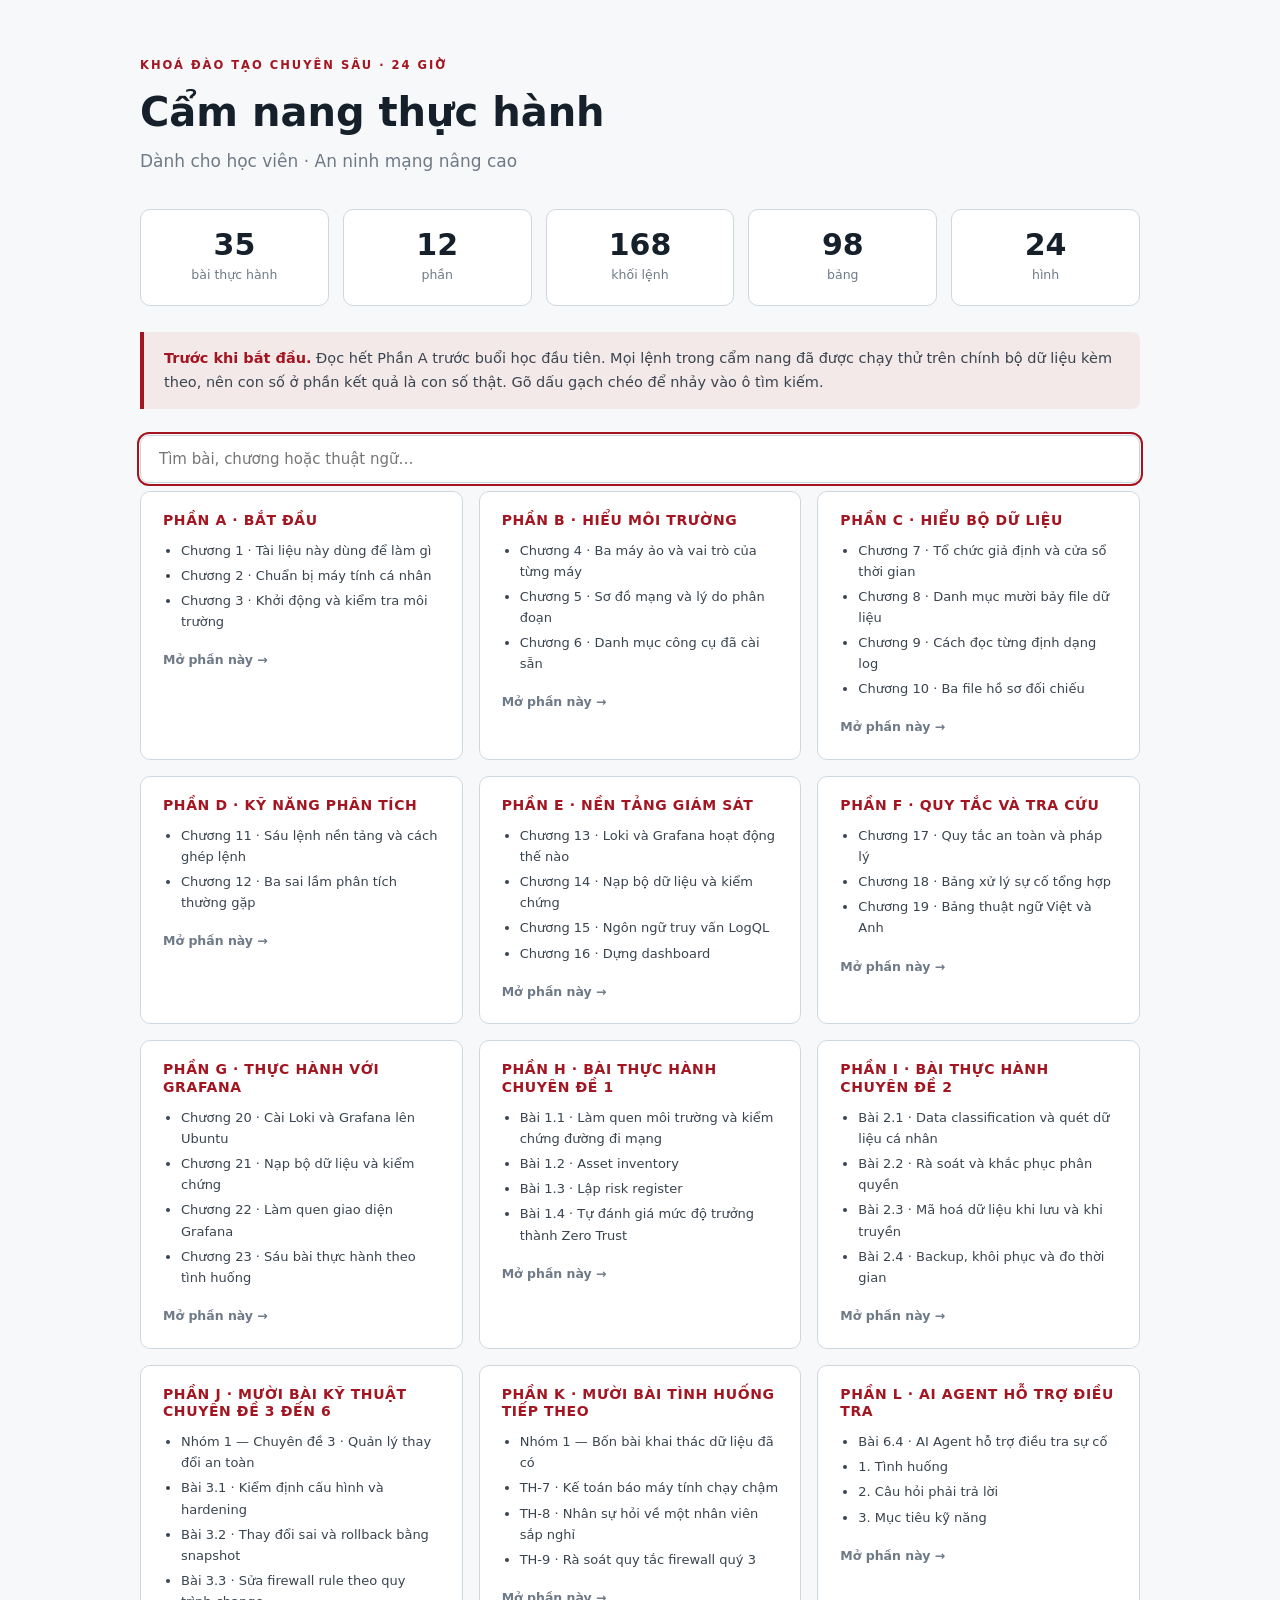
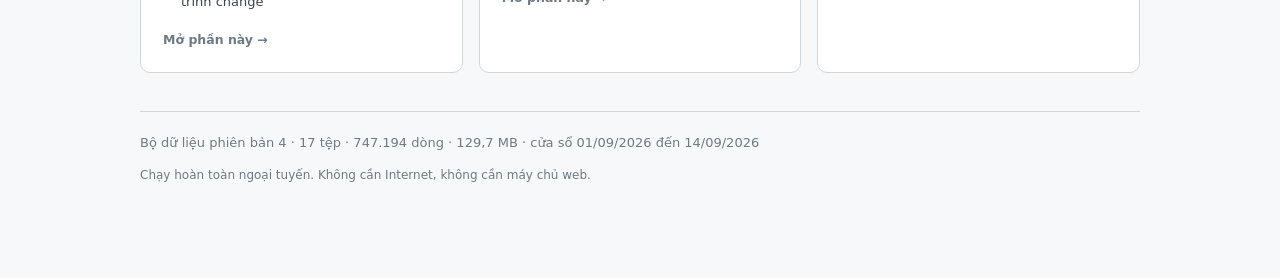
==== index.html @ f8bf1f4e "Add files via upload" ====
<!DOCTYPE html>
<html lang="vi">
<head>
<meta charset="utf-8">
<meta name="viewport" content="width=device-width, initial-scale=1">
<title>Cẩm nang thực hành</title>
<link rel="stylesheet" href="assets/css/cam-nang.css">
</head>
<body class="trang-chu">
<main id="bia">
  <header>
    <div class="nhan">KHOÁ ĐÀO TẠO CHUYÊN SÂU · 24 GIỜ</div>
    <h1>Cẩm nang thực hành</h1>
    <p class="pd">Dành cho học viên · An ninh mạng nâng cao</p>
  </header>

  <section class="so-lieu">
    <div><b>35</b><span>bài thực hành</span></div>
    <div><b>12</b><span>phần</span></div>
    <div><b>168</b><span>khối lệnh</span></div>
    <div><b>98</b><span>bảng</span></div>
    <div><b>24</b><span>hình</span></div>
  </section>

  <div class="luu-y">
    <b>Trước khi bắt đầu.</b> Đọc hết Phần A trước buổi học đầu tiên.
    Mọi lệnh trong cẩm nang đã được chạy thử trên chính bộ dữ liệu kèm theo,
    nên con số ở phần kết quả là con số thật. Gõ dấu gạch chéo để nhảy vào ô tìm kiếm.
  </div>

  <input id="o-tim-bia" type="search" placeholder="Tìm bài, chương hoặc thuật ngữ…" autocomplete="off">
  <div id="kq-tim-bia"></div>

  <section class="luoi"><a class="the" href="phan/01-phan-a.html"><h3>PHẦN A · BẮT ĐẦU</h3><ul><li>Chương 1 · Tài liệu này dùng để làm gì</li><li>Chương 2 · Chuẩn bị máy tính cá nhân</li><li>Chương 3 · Khởi động và kiểm tra môi trường</li></ul><span class="xem">Mở phần này →</span></a><a class="the" href="phan/02-phan-b.html"><h3>PHẦN B · HIỂU MÔI TRƯỜNG</h3><ul><li>Chương 4 · Ba máy ảo và vai trò của từng máy</li><li>Chương 5 · Sơ đồ mạng và lý do phân đoạn</li><li>Chương 6 · Danh mục công cụ đã cài sẵn</li></ul><span class="xem">Mở phần này →</span></a><a class="the" href="phan/03-phan-c.html"><h3>PHẦN C · HIỂU BỘ DỮ LIỆU</h3><ul><li>Chương 7 · Tổ chức giả định và cửa sổ thời gian</li><li>Chương 8 · Danh mục mười bảy file dữ liệu</li><li>Chương 9 · Cách đọc từng định dạng log</li><li>Chương 10 · Ba file hồ sơ đối chiếu</li></ul><span class="xem">Mở phần này →</span></a><a class="the" href="phan/04-phan-d.html"><h3>PHẦN D · KỸ NĂNG PHÂN TÍCH</h3><ul><li>Chương 11 · Sáu lệnh nền tảng và cách ghép lệnh</li><li>Chương 12 · Ba sai lầm phân tích thường gặp</li></ul><span class="xem">Mở phần này →</span></a><a class="the" href="phan/05-phan-e.html"><h3>PHẦN E · NỀN TẢNG GIÁM SÁT</h3><ul><li>Chương 13 · Loki và Grafana hoạt động thế nào</li><li>Chương 14 · Nạp bộ dữ liệu và kiểm chứng</li><li>Chương 15 · Ngôn ngữ truy vấn LogQL</li><li>Chương 16 · Dựng dashboard</li></ul><span class="xem">Mở phần này →</span></a><a class="the" href="phan/06-phan-f.html"><h3>PHẦN F · QUY TẮC VÀ TRA CỨU</h3><ul><li>Chương 17 · Quy tắc an toàn và pháp lý</li><li>Chương 18 · Bảng xử lý sự cố tổng hợp</li><li>Chương 19 · Bảng thuật ngữ Việt và Anh</li></ul><span class="xem">Mở phần này →</span></a><a class="the" href="phan/07-phan-g.html"><h3>PHẦN G · THỰC HÀNH VỚI GRAFANA</h3><ul><li>Chương 20 · Cài Loki và Grafana lên Ubuntu</li><li>Chương 21 · Nạp bộ dữ liệu và kiểm chứng</li><li>Chương 22 · Làm quen giao diện Grafana</li><li>Chương 23 · Sáu bài thực hành theo tình huống</li></ul><span class="xem">Mở phần này →</span></a><a class="the" href="phan/08-phan-h.html"><h3>PHẦN H · BÀI THỰC HÀNH CHUYÊN ĐỀ 1</h3><ul><li>Bài 1.1 · Làm quen môi trường và kiểm chứng đường đi mạng</li><li>Bài 1.2 · Asset inventory</li><li>Bài 1.3 · Lập risk register</li><li>Bài 1.4 · Tự đánh giá mức độ trưởng thành Zero Trust</li></ul><span class="xem">Mở phần này →</span></a><a class="the" href="phan/09-phan-i.html"><h3>PHẦN I · BÀI THỰC HÀNH CHUYÊN ĐỀ 2</h3><ul><li>Bài 2.1 · Data classification và quét dữ liệu cá nhân</li><li>Bài 2.2 · Rà soát và khắc phục phân quyền</li><li>Bài 2.3 · Mã hoá dữ liệu khi lưu và khi truyền</li><li>Bài 2.4 · Backup, khôi phục và đo thời gian</li></ul><span class="xem">Mở phần này →</span></a><a class="the" href="phan/10-phan-j.html"><h3>PHẦN J · MƯỜI BÀI KỸ THUẬT CHUYÊN ĐỀ 3 ĐẾN 6</h3><ul><li>Nhóm 1 — Chuyên đề 3 · Quản lý thay đổi an toàn</li><li>Bài 3.1 · Kiểm định cấu hình và hardening</li><li>Bài 3.2 · Thay đổi sai và rollback bằng snapshot</li><li>Bài 3.3 · Sửa firewall rule theo quy trình change</li></ul><span class="xem">Mở phần này →</span></a><a class="the" href="phan/11-phan-k.html"><h3>PHẦN K · MƯỜI BÀI TÌNH HUỐNG TIẾP THEO</h3><ul><li>Nhóm 1 — Bốn bài khai thác dữ liệu đã có</li><li>TH-7 · Kế toán báo máy tính chạy chậm</li><li>TH-8 · Nhân sự hỏi về một nhân viên sắp nghỉ</li><li>TH-9 · Rà soát quy tắc firewall quý 3</li></ul><span class="xem">Mở phần này →</span></a><a class="the" href="phan/12-phan-l.html"><h3>PHẦN L · AI AGENT HỖ TRỢ ĐIỀU TRA</h3><ul><li>Bài 6.4 · AI Agent hỗ trợ điều tra sự cố</li><li>1. Tình huống</li><li>2. Câu hỏi phải trả lời</li><li>3. Mục tiêu kỹ năng</li></ul><span class="xem">Mở phần này →</span></a></section>

  <footer>
    <p>Bộ dữ liệu phiên bản 4 · 17 tệp · 747.194 dòng · 129,7 MB · cửa sổ 01/09/2026 đến 14/09/2026</p>
    <p class="nho">Chạy hoàn toàn ngoại tuyến. Không cần Internet, không cần máy chủ web.</p>
  </footer>
</main>
<script src="assets/js/chi-muc.js"></script>
<script src="assets/js/cam-nang.js"></script>
</body>
</html>
---- assets/css/cam-nang.css ----
/* ==========================================================================
   cam-nang.css — Cẩm nang thực hành An ninh mạng nâng cao
   Chạy hoàn toàn ngoại tuyến. Không nhập phông chữ từ bên ngoài.
   ========================================================================== */

:root{
  --ink:#16202A; --crimson:#A31621; --control:#15604E; --amber:#9A6B00;
  --body:#39444F; --muted:#6E7A87; --panel:#EEF1F4; --line:#CFD7DE;
  --paper:#FFFFFF; --ma-nen:#F2F4F6; --rong-canh:312px;
  --font:'Segoe UI',system-ui,-apple-system,'Helvetica Neue',sans-serif;
  --mono:'Cascadia Code',Consolas,'SF Mono','DejaVu Sans Mono',monospace;
}
*{box-sizing:border-box}
html{scroll-behavior:smooth}
body{
  margin:0; background:var(--paper); color:var(--body);
  font:16px/1.62 var(--font); -webkit-font-smoothing:antialiased;
}

/* ── thanh bên ───────────────────────────────────────────────────────── */
#canh{
  position:fixed; inset:0 auto 0 0; width:var(--rong-canh);
  background:var(--ink); color:#C3CCD5; display:flex; flex-direction:column;
  z-index:40; transition:transform .26s cubic-bezier(.22,1,.36,1);
}
#canh header{padding:18px 20px 13px; border-bottom:1px solid #2A3440}
#canh .ve-dau{
  display:block; color:#fff; font-size:15px; font-weight:700;
  text-decoration:none; letter-spacing:.2px;
}
#canh .ve-dau:hover{color:#E8756F}
#canh .phu{margin-top:5px; font-size:11.5px; color:#7E8B99}
#o-tim{
  margin:12px 16px 8px; padding:9px 12px; width:calc(100% - 32px);
  background:#222C38; border:1px solid #354251; border-radius:6px;
  color:#fff; font-size:13.5px; font-family:inherit;
}
#o-tim::placeholder{color:#6B7887}
#o-tim:focus{outline:2px solid var(--crimson); outline-offset:1px}
#o-tim.trong-rong{border-color:var(--crimson); animation:lac .3s}
@keyframes lac{0%,100%{transform:none}25%{transform:translateX(-4px)}75%{transform:translateX(4px)}}

#kq-tim{margin:0 10px; max-height:44vh; overflow-y:auto}
#kq-tim:empty{display:none}
#kq-tim a{
  display:block; padding:8px 10px; border-radius:5px; text-decoration:none;
  color:#C3CCD5; font-size:12.6px; line-height:1.4; border-left:2px solid transparent;
}
#kq-tim a:hover{background:#222C38; color:#fff; border-left-color:var(--crimson)}
#kq-tim .kq-phan{display:block; font-size:10.5px; color:#7E8B99; margin-top:2px}
#kq-tim mark{background:#4A2020; color:#FFD9D6; padding:0 2px; border-radius:2px}

#ml{overflow-y:auto; padding:4px 10px 26px; flex:1; scrollbar-width:thin}
#ml a{
  display:block; padding:6px 10px; border-radius:5px; text-decoration:none;
  color:#B9C3CD; font-size:13.2px; line-height:1.38; position:relative;
  transition:background .18s, color .18s, padding-left .18s;
}
#ml a:hover{background:#222C38; color:#fff; padding-left:14px}
#ml a.ml-phan{
  margin-top:13px; font-weight:700; font-size:11.4px; letter-spacing:1.1px;
  color:#E8756F; text-transform:uppercase;
}
#ml a.ml-phan.dang-xem{background:var(--crimson); color:#fff}
#ml a.ml-chuong.cap3{padding-left:22px; font-size:12.4px; color:#93A0AC}
#ml a.dang-xem{padding-left:14px}
#ml a.ml-chuong.dang-xem{background:#26313D; color:#fff}
#ml a.ml-chuong.dang-xem::before{
  content:""; position:absolute; left:3px; top:50%; transform:translateY(-50%);
  width:3px; height:60%; background:var(--crimson); border-radius:2px;
}

/* ── nội dung ────────────────────────────────────────────────────────── */
#than{margin-left:var(--rong-canh); padding:40px 56px 90px; max-width:1020px}
h1,h2,h3,h4{color:var(--ink); line-height:1.28; font-weight:700}
h1{
  font-size:27px; margin:0 0 24px; padding-bottom:11px;
  border-bottom:3px solid var(--line); position:relative; scroll-margin-top:20px;
}
h1::after{
  content:""; position:absolute; left:0; bottom:-3px; height:3px; width:0;
  background:var(--crimson); transition:width .7s cubic-bezier(.22,1,.36,1);
}
h1.vao::after{width:100%}
h2{font-size:21.5px; margin:46px 0 14px; scroll-margin-top:20px}
h3{font-size:17px; margin:30px 0 10px; scroll-margin-top:20px}
h4{font-size:15px; margin:22px 0 8px; color:var(--crimson)}
a.neo{
  margin-left:8px; color:var(--line); text-decoration:none; font-weight:400;
  opacity:0; transition:opacity .15s;
}
h1:hover a.neo, h2:hover a.neo, h3:hover a.neo{opacity:1}
a.neo:hover{color:var(--crimson)}
p{margin:0 0 13px}
ul,ol{margin:0 0 14px; padding-left:24px}
li{margin-bottom:6px}
strong{color:var(--ink)}
code{
  background:var(--ma-nen); padding:2px 6px; border-radius:4px;
  font:13.2px/1.5 var(--mono); color:#8A1220;
}

/* khối lệnh */
pre{
  position:relative; background:var(--ma-nen); border-left:4px solid var(--ink);
  border-radius:0 7px 7px 0; padding:16px 54px 16px 18px; margin:0 0 18px;
  overflow-x:auto; transition:border-color .2s, box-shadow .2s;
}
pre:hover{border-left-color:var(--crimson); box-shadow:0 2px 14px rgba(22,32,42,.07)}
pre code{background:none; padding:0; color:#16202A; font-size:13.2px; line-height:1.62}
.nut-chep{
  position:absolute; top:9px; right:9px; padding:4px 10px;
  background:#fff; border:1px solid var(--line); border-radius:5px;
  font:11.5px/1 var(--font); color:var(--muted); cursor:pointer;
  opacity:0; transform:translateY(-2px);
  transition:opacity .15s, transform .15s, background .15s, color .15s;
}
pre:hover .nut-chep{opacity:1; transform:none}
.nut-chep:hover{border-color:var(--ink); color:var(--ink)}
.nut-chep:active{transform:scale(.94)}
.nut-chep.xong{background:var(--control); border-color:var(--control); color:#fff;
  opacity:1; animation:bat-len .32s ease}
@keyframes bat-len{0%{transform:scale(.9)}55%{transform:scale(1.07)}100%{transform:scale(1)}}

/* bảng */
table{border-collapse:collapse; width:100%; margin:0 0 20px; font-size:14.2px}
th{background:var(--ink); color:#fff; text-align:left; font-weight:600;
  padding:10px 12px; font-size:13.4px}
td{padding:9px 12px; border-bottom:1px solid var(--line); vertical-align:top}
tbody tr{transition:background .15s}
tbody tr:nth-child(even){background:#FAFBFC}
tbody tr:hover{background:var(--panel)}

/* khối trích dẫn */
blockquote{
  margin:0 0 20px; padding:15px 20px; background:var(--panel);
  border-left:4px solid var(--muted); border-radius:0 7px 7px 0;
  transition:transform .2s, box-shadow .2s;
}
blockquote:hover{transform:translateX(3px); box-shadow:0 2px 12px rgba(22,32,42,.06)}
blockquote p{margin:0 0 9px}
blockquote p:last-child{margin:0}
blockquote p:first-child strong{
  display:block; font-size:11.6px; letter-spacing:1.1px; text-transform:uppercase;
  color:var(--muted); margin-bottom:7px;
}
blockquote.ghi-nho{background:#F3E9E9; border-left-color:var(--crimson)}
blockquote.ghi-nho p:first-child strong{color:var(--crimson)}
blockquote.canh-bao{background:#FBF1EC; border-left-color:var(--amber)}
blockquote.canh-bao p:first-child strong{color:var(--amber)}

/* hình */
figure.so-do{margin:26px 0 28px; text-align:center}
figure.so-do img{
  max-width:100%; height:auto; border:1px solid var(--line); border-radius:8px;
  cursor:zoom-in; transition:transform .3s ease, box-shadow .3s ease;
}
figure.so-do:hover img{transform:scale(1.012); box-shadow:0 6px 26px rgba(22,32,42,.10)}
figcaption{margin-top:9px; font-size:12.8px; color:var(--muted); font-style:italic}

#lop-phu{
  position:fixed; inset:0; background:rgba(16,24,32,.93); z-index:90;
  display:none; align-items:center; justify-content:center; padding:32px;
  animation:mo-dan .22s ease; cursor:zoom-out;
}
#lop-phu.mo{display:flex}
#lop-phu img{max-width:97vw; max-height:93vh; background:#fff;
  border-radius:10px; padding:10px}
@keyframes mo-dan{from{opacity:0}to{opacity:1}}

hr{border:none; border-top:1px solid var(--line); margin:34px 0}

/* điều hướng giữa các phần */
nav.dieu-huong{
  display:flex; justify-content:space-between; gap:16px;
  margin-top:56px; padding-top:24px; border-top:1px solid var(--line);
}
nav.dieu-huong .dh{
  flex:1; padding:14px 18px; border:1px solid var(--line); border-radius:8px;
  text-decoration:none; color:var(--ink); font-size:13.5px; font-weight:600;
  transition:border-color .18s, box-shadow .18s, transform .18s;
}
nav.dieu-huong .dh:hover{border-color:var(--crimson); transform:translateY(-2px);
  box-shadow:0 4px 16px rgba(22,32,42,.08)}
nav.dieu-huong .truoc::before{content:"← Phần trước"; display:block;
  font-size:11px; color:var(--muted); font-weight:400; margin-bottom:4px}
nav.dieu-huong .sau{text-align:right}
nav.dieu-huong .sau::before{content:"Phần tiếp theo →"; display:block;
  font-size:11px; color:var(--muted); font-weight:400; margin-bottom:4px}
nav.dieu-huong .trong{flex:1}

/* thanh tiến độ và nút */
#tien-do{
  position:fixed; top:0; left:var(--rong-canh); right:0; height:3px;
  background:linear-gradient(90deg,var(--crimson),#D4524A); width:0;
  z-index:70; transition:width .08s linear;
}
#len{
  position:fixed; right:26px; bottom:26px; width:42px; height:42px;
  background:var(--ink); color:#fff; border:none; border-radius:50%;
  font-size:17px; cursor:pointer; opacity:0; pointer-events:none;
  transition:opacity .2s, transform .2s; z-index:50;
}
#len.hien{opacity:.88; pointer-events:auto}
#len:hover{opacity:1; transform:translateY(-3px)}
#nut-canh{
  position:fixed; top:14px; left:14px; z-index:60; display:none;
  width:42px; height:42px; background:var(--ink); color:#fff;
  border:none; border-radius:8px; font-size:19px; cursor:pointer;
}

/* hiệu ứng hiện dần */
.hien-dan{opacity:0; transform:translateY(16px);
  transition:opacity .5s ease, transform .5s ease}
.hien-dan.vao{opacity:1; transform:none}

/* ══════════════════════ TRANG CHỦ ══════════════════════════════════════ */
body.trang-chu{background:#F7F8FA}
#bia{max-width:1080px; margin:0 auto; padding:56px 40px 80px}
#bia header{margin-bottom:34px}
#bia .nhan{font-size:11.5px; letter-spacing:2px; font-weight:700; color:var(--crimson)}
#bia h1{font-size:40px; margin:12px 0 10px; border:none; padding:0}
#bia h1::after{display:none}
#bia .pd{font-size:17px; color:var(--muted); margin:0}

.so-lieu{display:flex; gap:14px; flex-wrap:wrap; margin-bottom:26px}
.so-lieu div{
  flex:1; min-width:128px; background:#fff; border:1px solid var(--line);
  border-radius:10px; padding:18px 20px; text-align:center;
}
.so-lieu b{display:block; font-size:30px; color:var(--ink); line-height:1.1}
.so-lieu span{font-size:12.5px; color:var(--muted)}

.luu-y{
  background:#F3E9E9; border-left:4px solid var(--crimson);
  border-radius:0 8px 8px 0; padding:15px 20px; margin-bottom:26px; font-size:14.5px;
}
.luu-y b{color:var(--crimson)}

#o-tim-bia{
  width:100%; padding:14px 18px; font-size:15px; font-family:inherit;
  border:1px solid var(--line); border-radius:9px; background:#fff; margin-bottom:8px;
}
#o-tim-bia:focus{outline:2px solid var(--crimson); outline-offset:1px}
#kq-tim-bia{margin-bottom:22px}
#kq-tim-bia:empty{display:none}
#kq-tim-bia a{
  display:block; background:#fff; border:1px solid var(--line);
  border-radius:7px; padding:11px 15px; margin-bottom:7px;
  text-decoration:none; color:var(--ink); font-size:14px;
}
#kq-tim-bia a:hover{border-color:var(--crimson)}
#kq-tim-bia .kq-phan{display:block; font-size:11.5px; color:var(--muted); margin-top:3px}
#kq-tim-bia mark{background:#F3E0DF; padding:0 2px; border-radius:2px}

.luoi{display:grid; grid-template-columns:repeat(auto-fill,minmax(268px,1fr)); gap:16px}
.the{
  display:block; background:#fff; border:1px solid var(--line); border-radius:10px;
  padding:20px 22px; text-decoration:none; color:var(--body);
  transition:border-color .18s, transform .18s, box-shadow .18s;
}
.the:hover{border-color:var(--crimson); transform:translateY(-3px);
  box-shadow:0 8px 24px rgba(22,32,42,.09)}
.the h3{margin:0 0 10px; font-size:14px; color:var(--crimson);
  letter-spacing:.6px; text-transform:uppercase}
.the ul{margin:0 0 14px; padding-left:18px; font-size:13px}
.the li{margin-bottom:4px; color:var(--body)}
.the .xem{font-size:12.5px; color:var(--muted); font-weight:600}
.the:hover .xem{color:var(--crimson)}

#bia footer{margin-top:38px; padding-top:20px; border-top:1px solid var(--line);
  font-size:13px; color:var(--muted)}
#bia footer .nho{font-size:12px; margin-top:6px}

/* ── màn hình hẹp ────────────────────────────────────────────────────── */
@media (max-width:1060px){
  :root{--rong-canh:0px}
  #canh{transform:translateX(-312px); width:312px}
  #canh.mo{transform:none; box-shadow:0 0 40px rgba(0,0,0,.35)}
  #nut-canh{display:block}
  #than{margin-left:0; padding:70px 22px 80px}
  #tien-do{left:0}
  #bia{padding:36px 20px 60px}
  #bia h1{font-size:30px}
}

/* ── tôn trọng thiết lập giảm chuyển động ────────────────────────────── */
@media (prefers-reduced-motion: reduce){
  *,*::before,*::after{
    animation-duration:.001ms !important; animation-iteration-count:1 !important;
    transition-duration:.001ms !important; scroll-behavior:auto !important;
  }
  .hien-dan{opacity:1; transform:none}
  h1::after{width:100%}
}

/* ── in ra giấy ──────────────────────────────────────────────────────── */
@media print{
  #canh,#len,#nut-canh,#tien-do,#lop-phu,.nut-chep,nav.dieu-huong,a.neo{display:none !important}
  #than{margin:0; padding:0; max-width:none}
  body{font-size:10.5pt}
  pre,table,blockquote,figure{page-break-inside:avoid}
  h2{page-break-after:avoid}
  .hien-dan{opacity:1 !important; transform:none !important}
}

/* ── dải cảnh báo cho bản lưu hành nội bộ ────────────────────────────── */
#canh-bao-tren{
  position:fixed; top:0; left:0; right:0; z-index:80; height:30px;
  background:repeating-linear-gradient(45deg,#A31621,#A31621 14px,#8A1220 14px,#8A1220 28px);
  color:#fff; font:600 12px/30px var(--font); letter-spacing:1.4px;
  text-align:center; text-transform:uppercase;
}
body.co-canh-bao #canh{top:30px}
body.co-canh-bao #tien-do{top:30px}
body.co-canh-bao #than{padding-top:66px}
body.co-canh-bao #nut-canh{top:42px}
body.trang-chu.co-canh-bao #bia{padding-top:76px}
@media print{ #canh-bao-tren{position:static; height:auto} }

/* ══════════════ BIỂU MẪU LÀM BÀI ══════════════════════════════════════ */
.bm{
  margin:28px 0 32px; padding:20px 22px; background:#F7F9FB;
  border:1px solid var(--line); border-left:4px solid var(--control);
  border-radius:0 9px 9px 0;
}
.bm-dau{display:flex; justify-content:space-between; align-items:flex-start;
  gap:16px; flex-wrap:wrap; margin-bottom:10px}
.bm h4{margin:0; font-size:15px; color:var(--control)}
.bm-mota{font-size:13px; color:var(--muted); margin:0 0 14px}
.bm-nut{display:flex; gap:7px; flex-wrap:wrap}
.bm-nut button{
  padding:6px 12px; font:12.5px/1 var(--font); border-radius:6px; cursor:pointer;
  background:#fff; border:1px solid var(--line); color:var(--body);
  transition:border-color .15s, color .15s, background .15s;
}
.bm-nut button:hover{border-color:var(--control); color:var(--control)}
.bm-nut .bm-word:hover,.bm-nut .bm-pdf:hover{border-color:var(--ink); color:var(--ink)}
.bm-nut .bm-xoa:hover{border-color:var(--crimson); color:var(--crimson)}
.bm-nut button.xong{background:var(--control); border-color:var(--control); color:#fff}

.bm-cuon{overflow-x:auto}
table.bm-bang{border-collapse:collapse; width:100%; font-size:13px; background:#fff}
table.bm-bang th{background:var(--ink); color:#fff; padding:8px 9px;
  font-size:12px; font-weight:600; text-align:left}
table.bm-bang td{border:1px solid var(--line); padding:4px 5px; vertical-align:top}
table.bm-bang td.stt{width:32px; text-align:center; color:var(--muted);
  background:var(--panel); font-size:11.5px; padding-top:9px}
table.bm-bang td.bm-ma{background:var(--panel); font-weight:600;
  color:var(--ink); padding:8px 9px; font-size:12.5px}
table.bm-bang textarea, table.bm-bang input, table.bm-bang select{
  width:100%; border:none; background:transparent; font:13px/1.45 var(--font);
  color:var(--ink); resize:vertical; padding:4px 5px;
}
table.bm-bang textarea:focus, table.bm-bang input:focus, table.bm-bang select:focus{
  outline:2px solid var(--control); outline-offset:-1px; background:#F4F9F6; border-radius:3px;
}
table.bm-bang td.bm-tinh{text-align:center; font-weight:700; padding-top:9px;
  background:var(--panel); color:var(--muted)}
table.bm-bang td.bm-tinh.bat-buoc{background:#F3E0DF; color:var(--crimson)}
table.bm-bang td.bm-tinh.ke-hoach{background:#FBF1E6; color:var(--amber)}
table.bm-bang td.bm-tinh.chap-nhan{background:#E4EFE9; color:var(--control)}
.bm-them{margin-top:10px; padding:6px 14px; font:12.5px/1 var(--font);
  background:#fff; border:1px dashed var(--line); border-radius:6px;
  color:var(--muted); cursor:pointer}
.bm-them:hover{border-color:var(--control); color:var(--control)}
.bm-tong{margin-top:12px; font-size:13px; color:var(--body)}
.bm-tong:empty{display:none}
.bm-tong b{color:var(--ink)}
.bm-tong .cb{color:var(--crimson); font-weight:600}

.bm-luoi td.mucs{text-align:center; width:96px}
.bm-luoi td.ten-hang{width:210px; background:var(--panel)}
.bm-luoi td.ten-hang b{display:block; color:var(--ink); font-size:13px}
.bm-luoi td.ten-hang span{display:block; font-size:11px; color:var(--muted); margin-top:2px}
.bm-luoi input[type=radio]{width:16px; height:16px; accent-color:var(--control); cursor:pointer}
.bm-luoi th.mucs{text-align:center}

@media print{
  .bm{background:#fff; border-left-width:2px; break-inside:avoid}
  .bm-nut,.bm-them{display:none !important}
  table.bm-bang textarea,table.bm-bang input,table.bm-bang select{border:none}
}
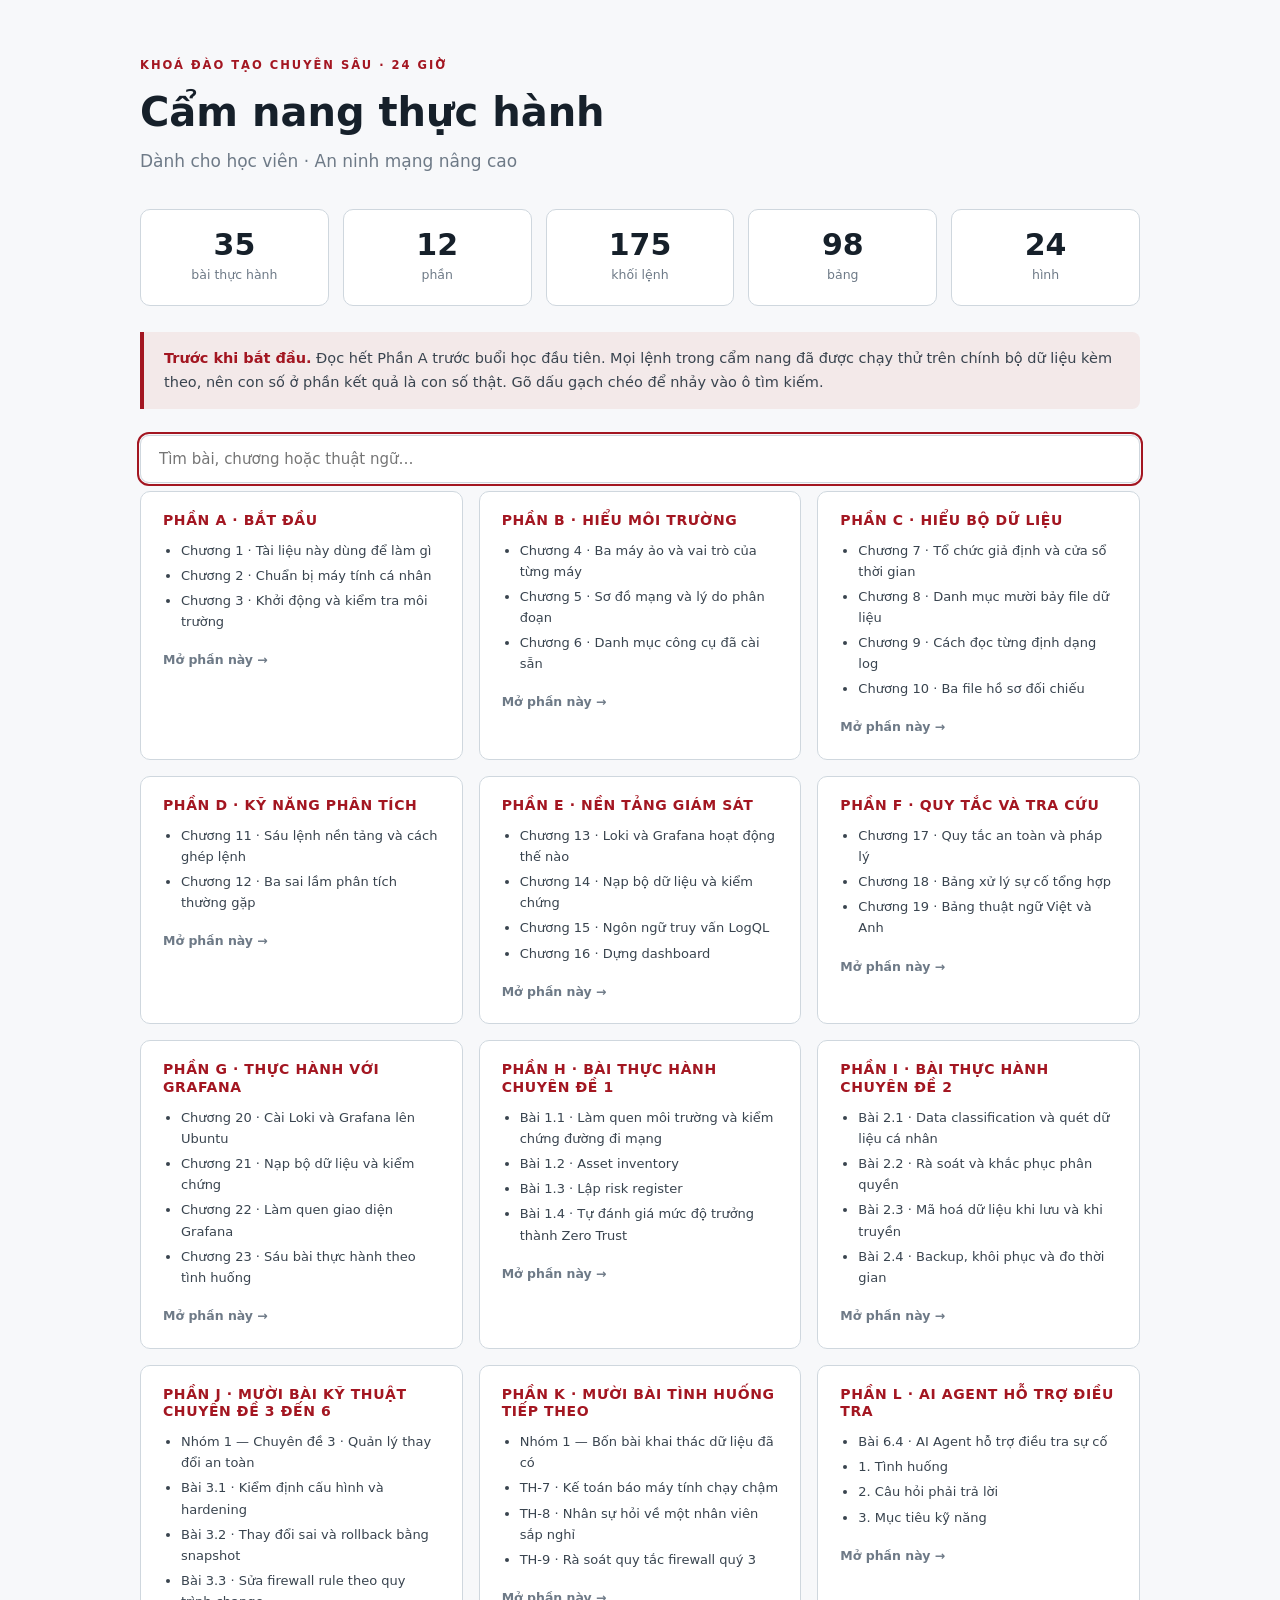
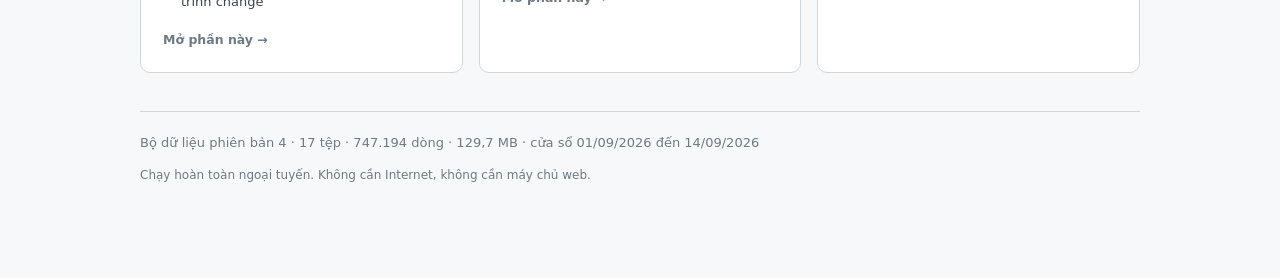
==== commit d640ad9c: "Add files via upload" ====
--- a/index.html
+++ b/index.html
@@ -17,7 +17,7 @@
   <section class="so-lieu">
     <div><b>35</b><span>bài thực hành</span></div>
     <div><b>12</b><span>phần</span></div>
-    <div><b>168</b><span>khối lệnh</span></div>
+    <div><b>175</b><span>khối lệnh</span></div>
     <div><b>98</b><span>bảng</span></div>
     <div><b>24</b><span>hình</span></div>
   </section>
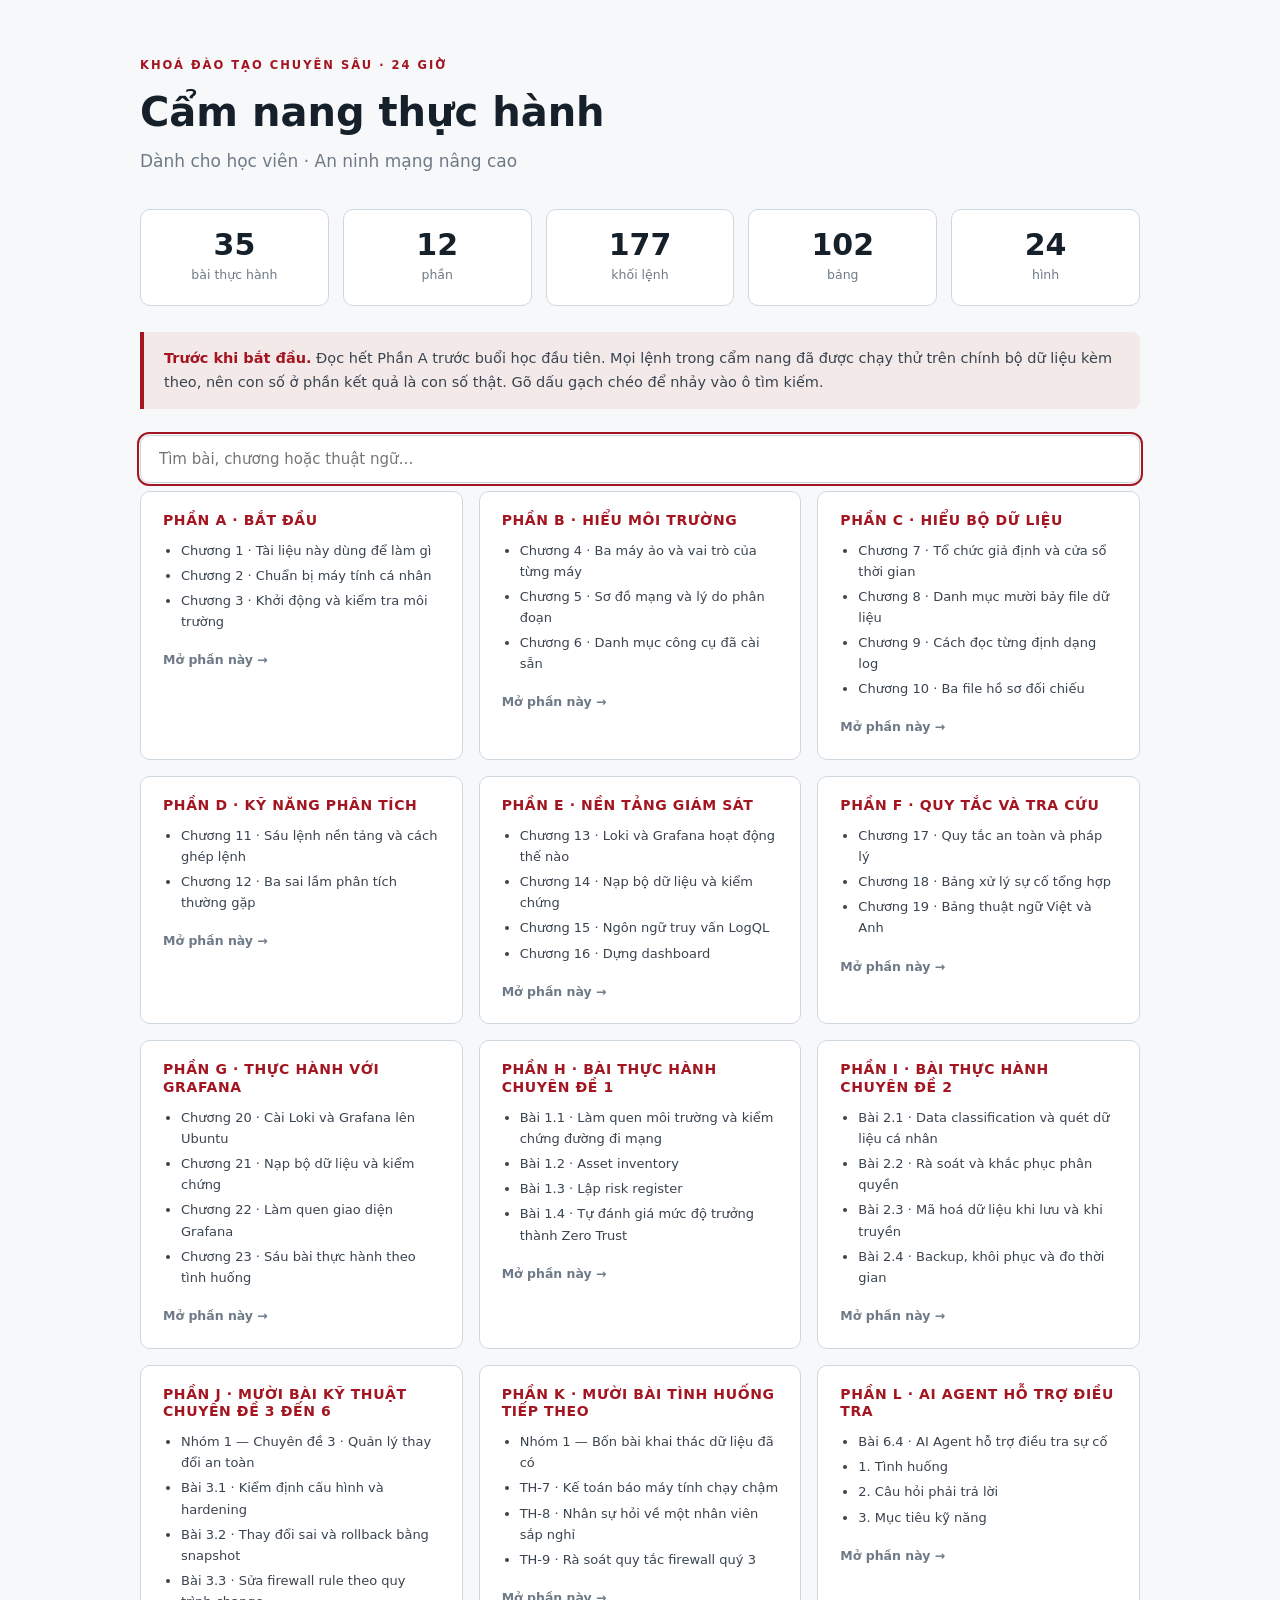
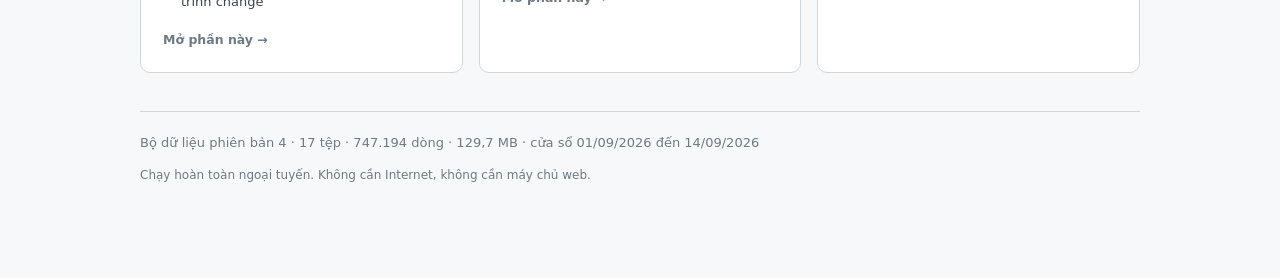
==== commit 3b8af2da: "Add files via upload" ====
--- a/index.html
+++ b/index.html
@@ -17,8 +17,8 @@
   <section class="so-lieu">
     <div><b>35</b><span>bài thực hành</span></div>
     <div><b>12</b><span>phần</span></div>
-    <div><b>175</b><span>khối lệnh</span></div>
-    <div><b>98</b><span>bảng</span></div>
+    <div><b>177</b><span>khối lệnh</span></div>
+    <div><b>102</b><span>bảng</span></div>
     <div><b>24</b><span>hình</span></div>
   </section>
 
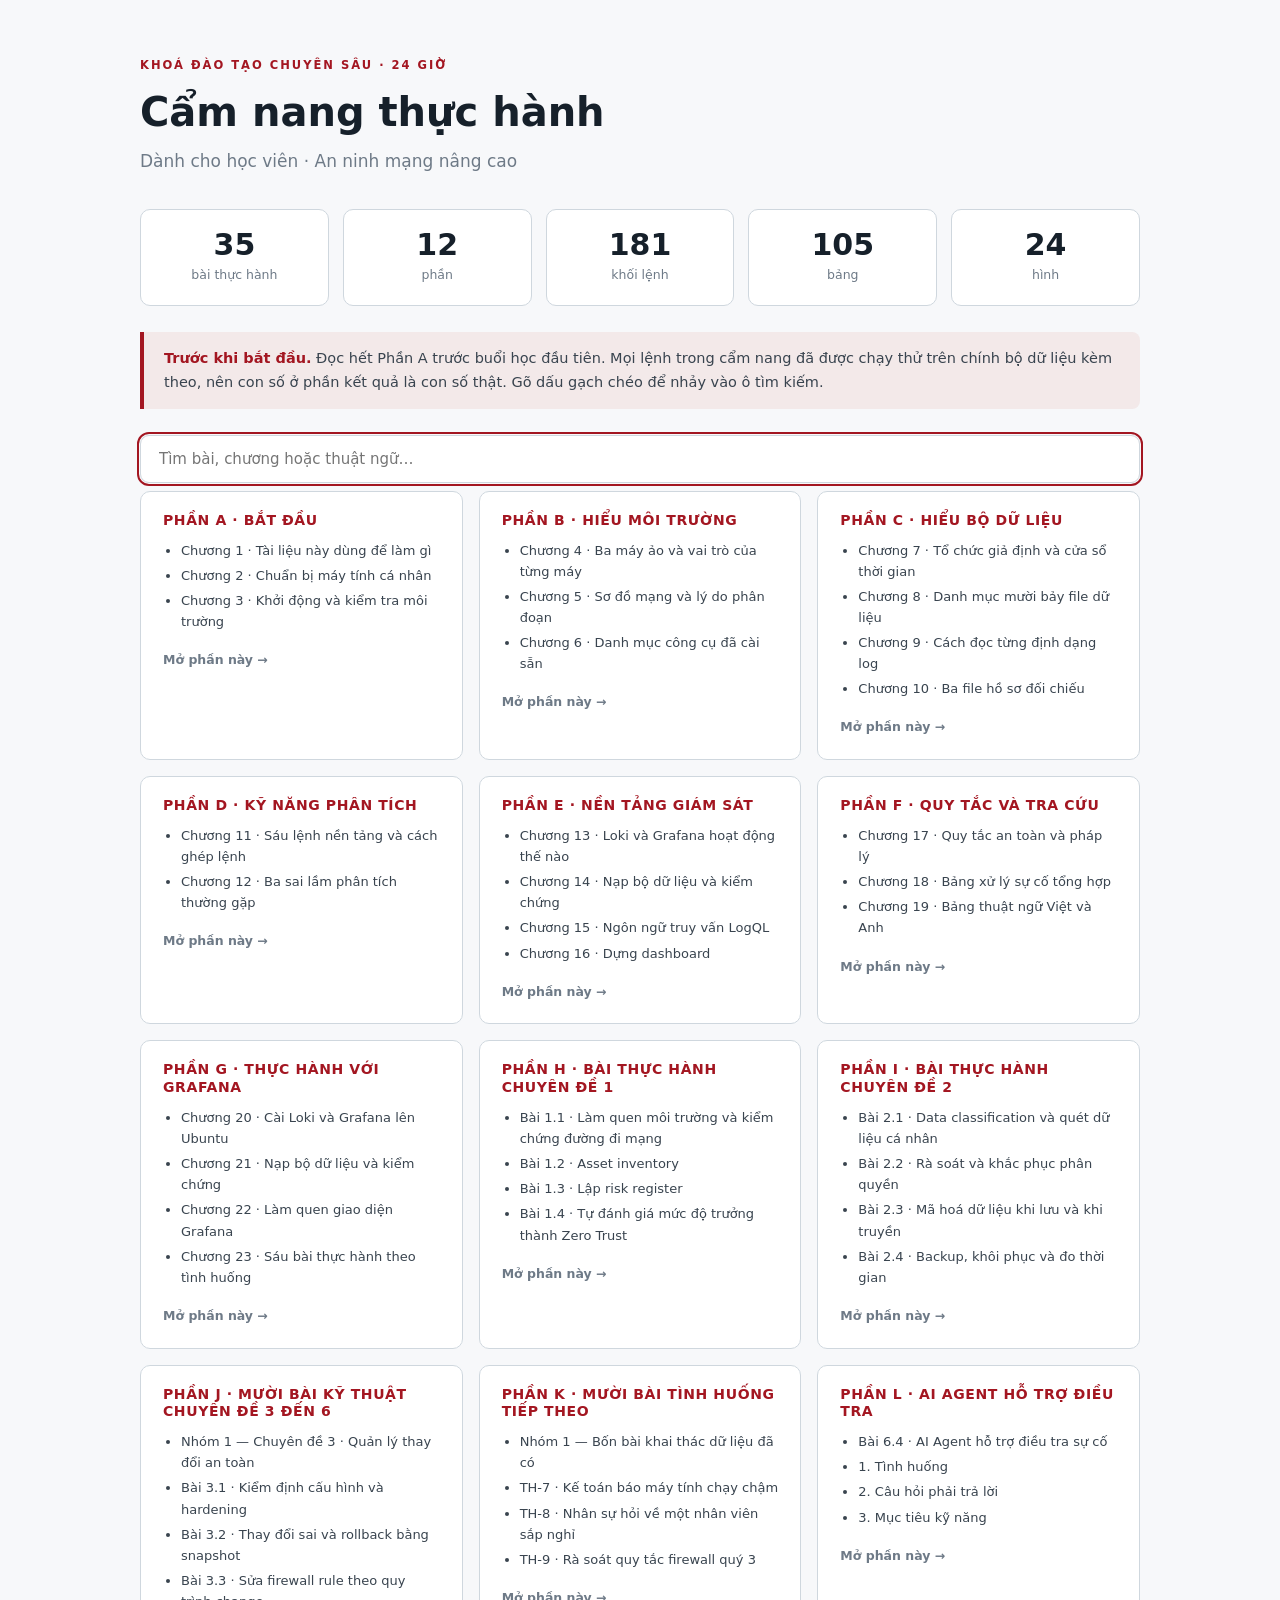
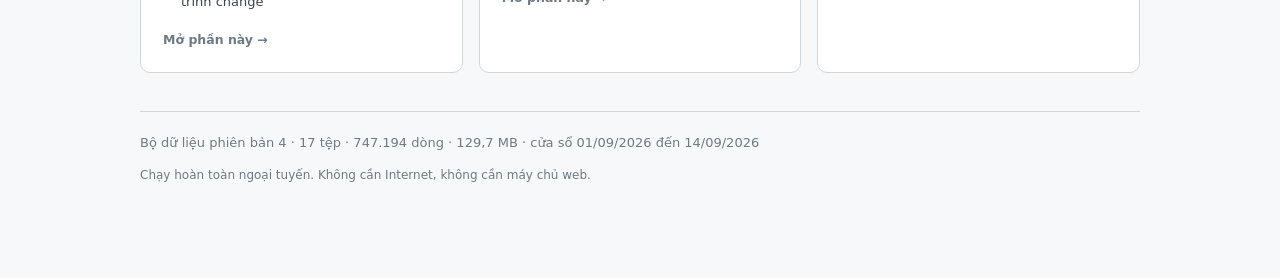
==== commit 6fa7bc86: "Add files via upload" ====
--- a/index.html
+++ b/index.html
@@ -17,8 +17,8 @@
   <section class="so-lieu">
     <div><b>35</b><span>bài thực hành</span></div>
     <div><b>12</b><span>phần</span></div>
-    <div><b>177</b><span>khối lệnh</span></div>
-    <div><b>102</b><span>bảng</span></div>
+    <div><b>181</b><span>khối lệnh</span></div>
+    <div><b>105</b><span>bảng</span></div>
     <div><b>24</b><span>hình</span></div>
   </section>
 
